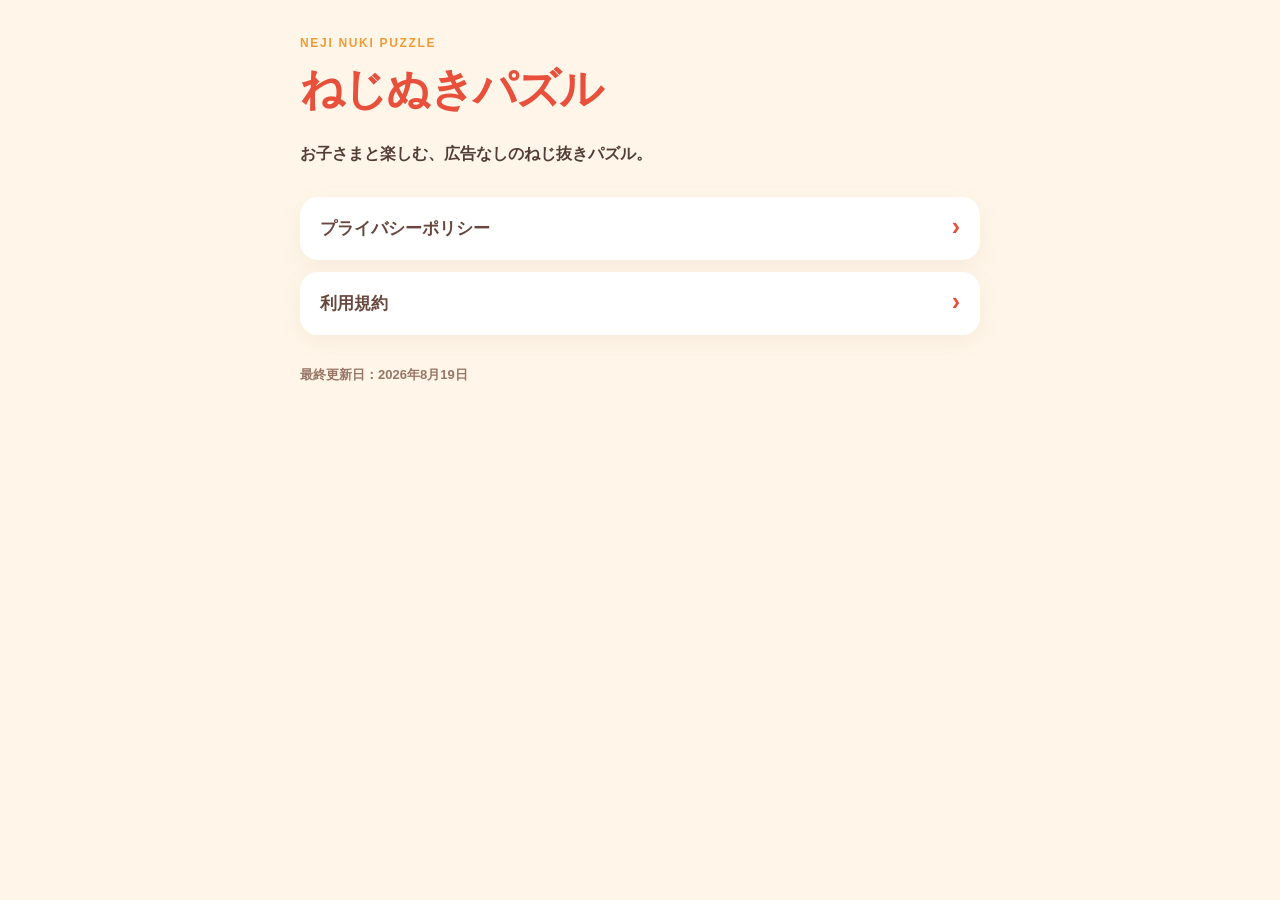
==== index.html @ c67b6644 "Add public privacy policy and terms" ====
<!doctype html>
<html lang="ja">
  <head>
    <meta charset="utf-8">
    <meta name="viewport" content="width=device-width, initial-scale=1">
    <title>ねじぬきパズル | サポート</title>
    <link rel="stylesheet" href="./style.css">
  </head>
  <body>
    <main>
      <p class="eyebrow">NEJI NUKI PUZZLE</p>
      <h1>ねじぬきパズル</h1>
      <p class="lead">お子さまと楽しむ、広告なしのねじ抜きパズル。</p>
      <nav aria-label="サポート情報">
        <a href="./privacy.html">プライバシーポリシー <span>›</span></a>
        <a href="./terms.html">利用規約 <span>›</span></a>
      </nav>
      <p class="updated">最終更新日：2026年8月19日</p>
    </main>
  </body>
</html>
---- style.css ----
:root { color: #543d36; background: #fff6e9; font-family: -apple-system, BlinkMacSystemFont, "Hiragino Sans", "Noto Sans JP", sans-serif; }
* { box-sizing: border-box; }
body { margin: 0; padding: 32px 18px 56px; }
main { max-width: 680px; margin: 0 auto; }
h1 { color: #e8503c; font-size: clamp(30px, 7vw, 44px); letter-spacing: -.04em; margin: 6px 0 10px; }
h2 { color: #e8503c; font-size: 19px; margin: 0 0 8px; }
p { font-size: 16px; line-height: 1.85; margin: 0; }
.eyebrow { color: #f39a35; font-size: 12px; font-weight: 800; letter-spacing: .14em; }.eyebrow a { color: inherit; text-decoration: none; }
.lead { font-weight: 700; margin: 20px 0; }.updated { color: #987564; font-size: 13px; font-weight: 700; }
section { background: #fff; border-radius: 18px; box-shadow: 0 7px 22px #9b684d15; margin-top: 14px; padding: 19px; }
nav { display: grid; gap: 12px; margin-top: 28px; } nav a { background: #fff; border-radius: 18px; color: #68483e; font-size: 17px; font-weight: 800; padding: 20px; text-decoration: none; box-shadow: 0 7px 22px #9b684d15; } nav span { color: #e8503c; float: right; font-size: 25px; line-height: 18px; }
nav + .updated { margin-top: 28px; }
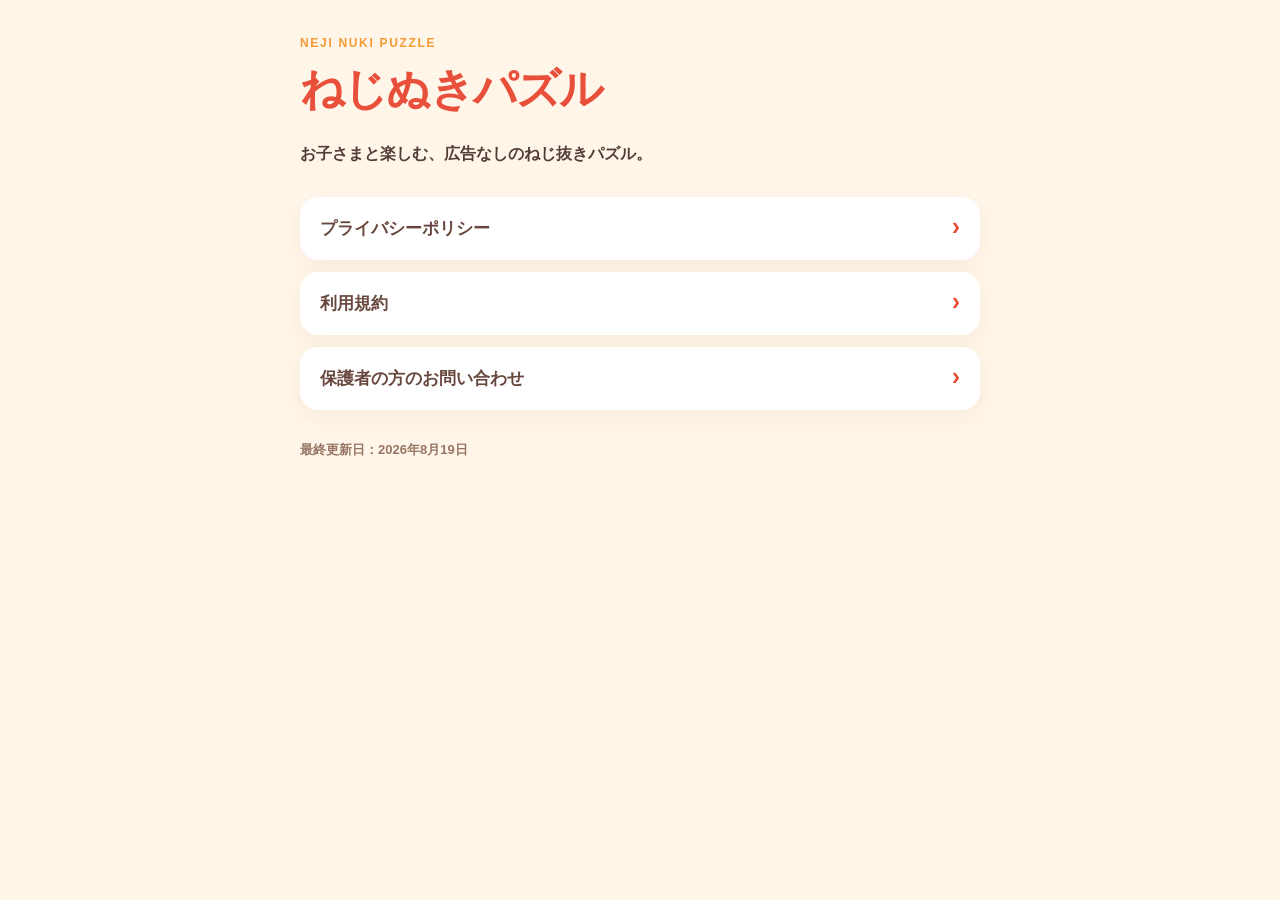
==== commit 0af4f71b: "Add parent support contact" ====
--- a/index.html
+++ b/index.html
@@ -14,6 +14,7 @@
       <nav aria-label="サポート情報">
         <a href="./privacy.html">プライバシーポリシー <span>›</span></a>
         <a href="./terms.html">利用規約 <span>›</span></a>
+        <a href="https://github.com/amino1226/neji-nuki-support/issues/new">保護者の方のお問い合わせ <span>›</span></a>
       </nav>
       <p class="updated">最終更新日：2026年8月19日</p>
     </main>
